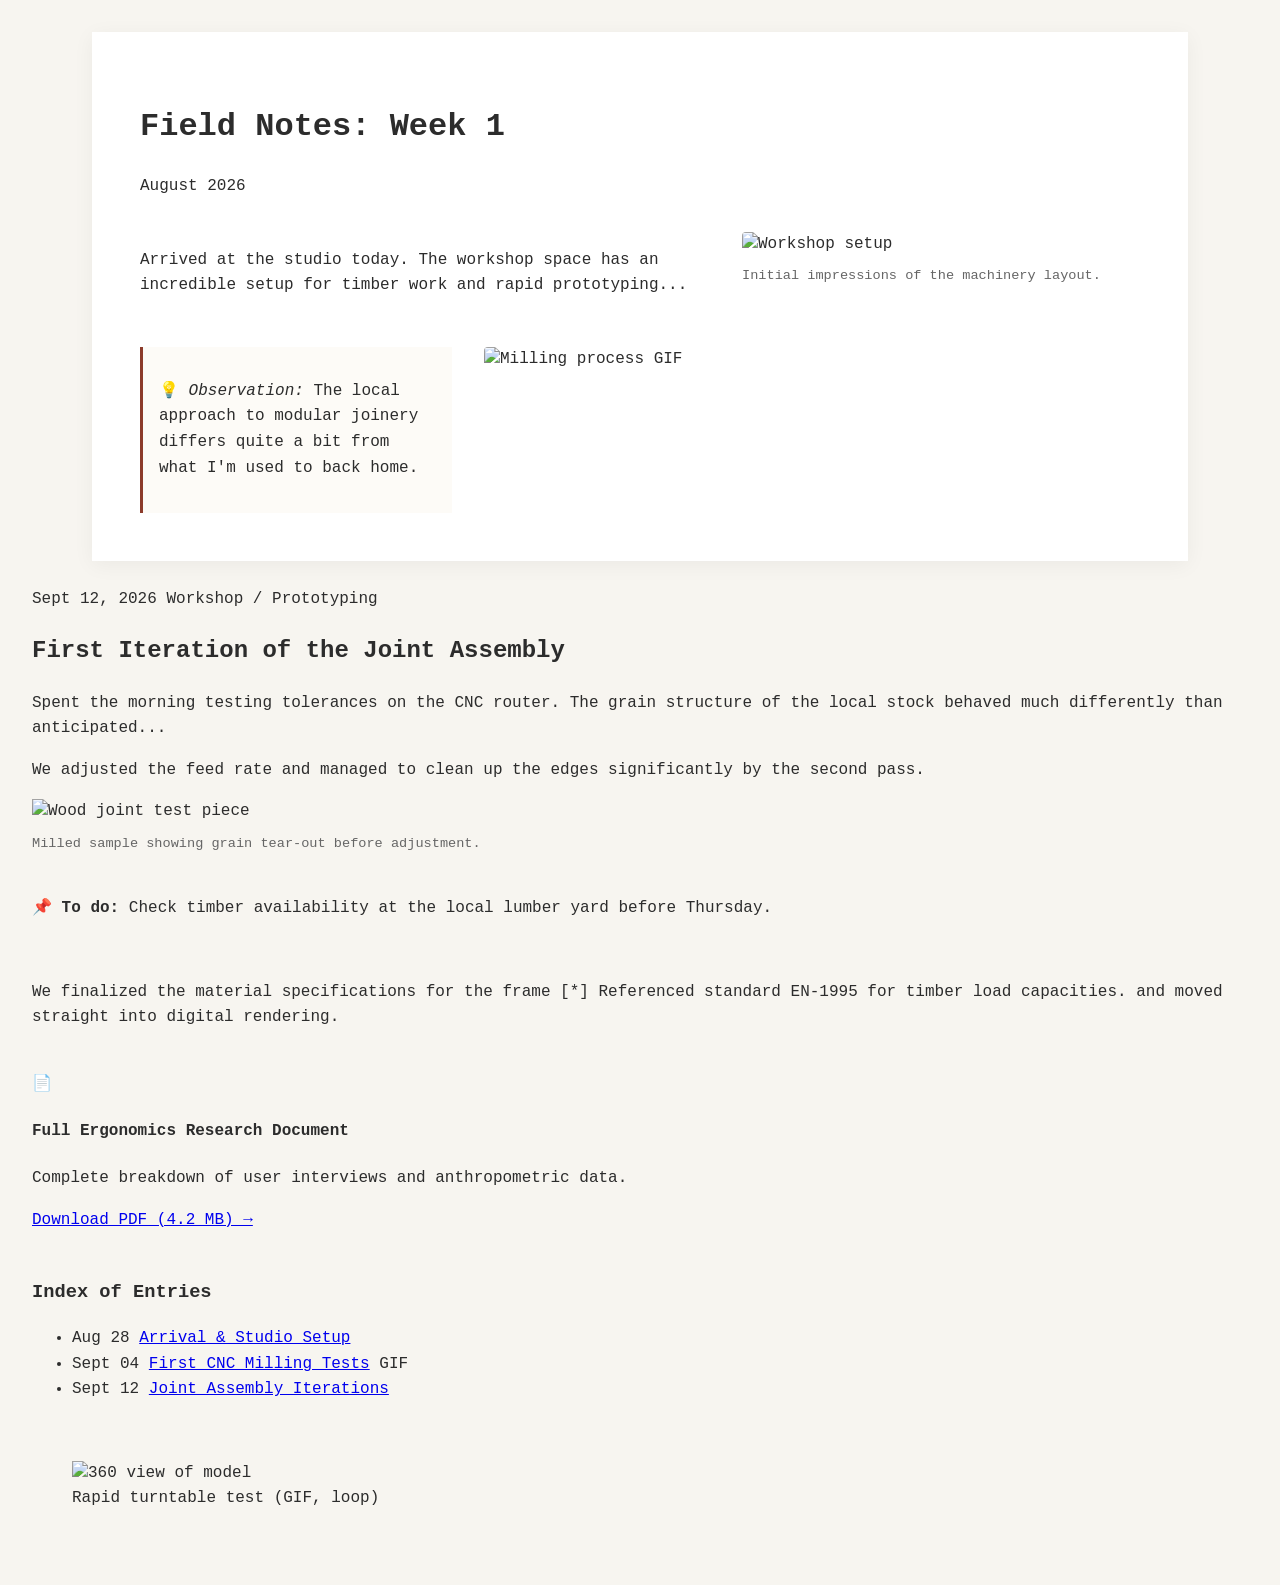
==== index_template.html @ 3b84714f "Create index_template.html" ====
<!DOCTYPE html>
<html lang="en">
<head>
    <meta charset="UTF-8">
    <meta name="viewport" content="width=device-width, initial-scale=1.0">
    <title>Exchange Journal</title>
    <link rel="stylesheet" href="css/style.css">
</head>
<body>

    <main class="notebook-spread">
        <header class="journal-header">
            <h1>Field Notes: Week 1</h1>
            <p class="date">August 2026</p>
        </header>

        <!-- Custom grid layout for absolute placement freedom -->
        <section class="content-grid">
            <div class="text-block">
                <p>Arrived at the studio today. The workshop space has an incredible setup for timber work and rapid prototyping...</p>
            </div>
            
            <div class="media-block feature-img">
                <img src="assets/images/workshop.jpg" alt="Workshop setup">
                <span class="caption">Initial impressions of the machinery layout.</span>
            </div>

            <div class="text-block side-note">
                <p>💡 <em>Observation:</em> The local approach to modular joinery differs quite a bit from what I'm used to back home.</p>
            </div>

            <div class="media-block">
                <img src="assets/gifs/process.gif" alt="Milling process GIF">
            </div>
        </section>
    </main>
  
<br>
  
        <!-- Artikkel -->
<article class="journal-post" id="post-2026-09-12">
    <div class="post-meta">
        <span class="post-date">Sept 12, 2026</span>
        <span class="post-tag">Workshop / Prototyping</span>
    </div>

    <h2>First Iteration of the Joint Assembly</h2>

    <div class="post-grid">
        <!-- Main text body -->
        <div class="post-text">
            <p>Spent the morning testing tolerances on the CNC router. The grain structure of the local stock behaved much differently than anticipated...</p>
            <p>We adjusted the feed rate and managed to clean up the edges significantly by the second pass.</p>
        </div>

        <!-- Inline media element -->
        <div class="post-media">
            <img src="assets/images/joint-test.jpg" alt="Wood joint test piece">
            <span class="caption">Milled sample showing grain tear-out before adjustment.</span>
        </div>
    </div>
</article>
  
<br>
  
        <!-- The Sticky Note -->
  <div class="sticky-note yellow">
    <p>📌 <strong>To do:</strong> Check timber availability at the local lumber yard before Thursday.</p>
</div>

<br>
  
        <!-- Margin / Sidebar Popups -->
<p>We finalized the material specifications for the frame <span class="margin-trigger" tabindex="0">[*]
    <span class="margin-popup">Referenced standard EN-1995 for timber load capacities.</span>
</span> and moved straight into digital rendering.</p>
  
<br>
  
        <!-- Micro-Notes & Document Links -->
<div class="micro-card">
    <div class="card-icon">📄</div>
    <div class="card-content">
        <h4>Full Ergonomics Research Document</h4>
        <p>Complete breakdown of user interviews and anthropometric data.</p>
        <a href="assets/docs/ergonomics.pdf" target="_blank">Download PDF (4.2 MB) &rarr;</a>
    </div>
</div>
  
<br>

          <!-- Basic Site Structure -->

<nav class="archive-nav">
    <h3>Index of Entries</h3>
    <ul>
        <li><span class="date">Aug 28</span> <a href="#arrival">Arrival & Studio Setup</a></li>
        <li><span class="date">Sept 04</span> <a href="#workshop">First CNC Milling Tests</a> <span class="badge">GIF</span></li>
        <li><span class="date">Sept 12</span> <a href="#post-2026-09-12">Joint Assembly Iterations</a></li>
    </ul>
</nav>
  
  <br>

            <!-- GIF -->
  <figure class="gif-wrapper">
    <img src="assets/gifs/rotation.gif" alt="360 view of model">
    <figcaption>Rapid turntable test (GIF, loop)</figcaption>
</figure>

  <br>
  
</body>
</html>
---- css/style.css ----
:root {
    --bg-color: #f7f5f0; /* Warm paper tone */
    --text-color: #2c2c2c;
    --accent-color: #8c3b2b;
}

body {
    background-color: var(--bg-color);
    color: var(--text-color);
    font-family: 'Courier New', Courier, monospace; /* Or a clean sans/serif */
    line-height: 1.6;
    margin: 0;
    padding: 2rem;
}

.notebook-spread {
    max-width: 1000px;
    margin: 0 auto;
    background: #ffffff;
    padding: 3rem;
    box-shadow: 0 4px 20px rgba(0,0,0,0.05);
}

/* CSS Grid for precise positioning */
.content-grid {
    display: grid;
    grid-template-columns: repeat(12, 1fr);
    gap: 2rem;
    margin-top: 2rem;
}

.text-block {
    grid-column: span 7; /* Takes up 7 of 12 columns */
}

.media-block {
    grid-column: span 5; /* Takes up 5 of 12 columns */
}

.media-block img {
    width: 100%;
    height: auto;
    border-radius: 4px;
}

.caption {
    font-size: 0.85rem;
    color: #666;
    margin-top: 0.5rem;
    display: block;
}

.side-note {
    grid-column: span 4;
    background: #fdfbf7;
    border-left: 3px solid var(--accent-color);
    padding: 1rem;
}
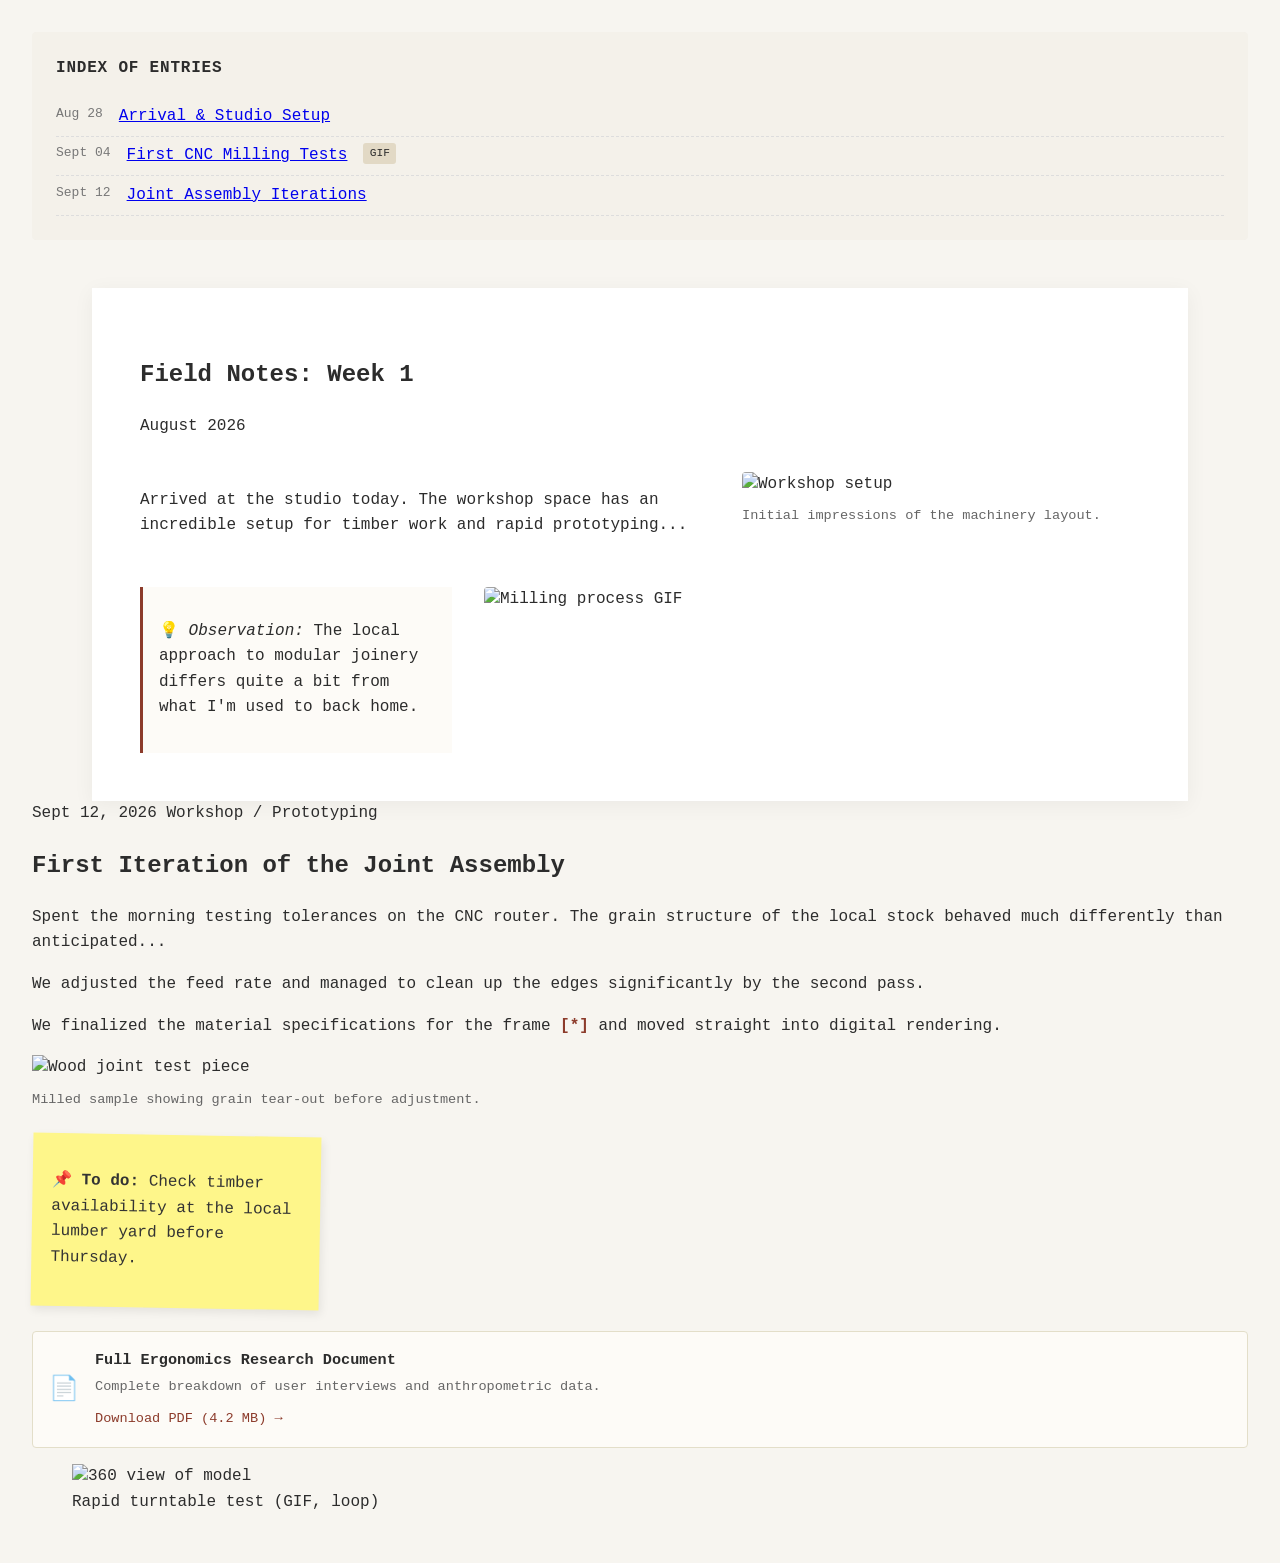
==== commit 4869a200: "Enhance index template with navigation and posts Added navigation and updated structure for posts." ====
--- a/index_template.html
+++ b/index_template.html
@@ -8,13 +8,23 @@
 </head>
 <body>
 
-    <main class="notebook-spread">
+    <!-- NAV: Top Index Box -->
+    <nav class="post-box archive-nav">
+        <h3>Index of Entries</h3>
+        <ul>
+            <li><span class="date">Aug 28</span> <a href="#arrival">Arrival & Studio Setup</a></li>
+            <li><span class="date">Sept 04</span> <a href="#workshop">First CNC Milling Tests</a> <span class="badge">GIF</span></li>
+            <li><span class="date">Sept 12</span> <a href="#post-2026-09-12">Joint Assembly Iterations</a></li>
+        </ul>
+    </nav>
+
+    <!-- POST 1: Week 1 Field Notes -->
+    <article class="post-box notebook-spread" id="arrival">
         <header class="journal-header">
             <h1>Field Notes: Week 1</h1>
             <p class="date">August 2026</p>
         </header>
 
-        <!-- Custom grid layout for absolute placement freedom -->
         <section class="content-grid">
             <div class="text-block">
                 <p>Arrived at the studio today. The workshop space has an incredible setup for timber work and rapid prototyping...</p>
@@ -33,82 +43,55 @@
                 <img src="assets/gifs/process.gif" alt="Milling process GIF">
             </div>
         </section>
-    </main>
+    </article>
   
-<br>
-  
-        <!-- Artikkel -->
-<article class="journal-post" id="post-2026-09-12">
-    <div class="post-meta">
-        <span class="post-date">Sept 12, 2026</span>
-        <span class="post-tag">Workshop / Prototyping</span>
-    </div>
-
-    <h2>First Iteration of the Joint Assembly</h2>
-
-    <div class="post-grid">
-        <!-- Main text body -->
-        <div class="post-text">
-            <p>Spent the morning testing tolerances on the CNC router. The grain structure of the local stock behaved much differently than anticipated...</p>
-            <p>We adjusted the feed rate and managed to clean up the edges significantly by the second pass.</p>
+    <!-- POST 2: Sept 12 Update -->
+    <article class="post-box journal-post" id="post-2026-09-12">
+        <div class="post-meta">
+            <span class="post-date">Sept 12, 2026</span>
+            <span class="post-tag">Workshop / Prototyping</span>
         </div>
 
-        <!-- Inline media element -->
-        <div class="post-media">
-            <img src="assets/images/joint-test.jpg" alt="Wood joint test piece">
-            <span class="caption">Milled sample showing grain tear-out before adjustment.</span>
+        <h2>First Iteration of the Joint Assembly</h2>
+
+        <div class="post-grid">
+            <div class="post-text">
+                <p>Spent the morning testing tolerances on the CNC router. The grain structure of the local stock behaved much differently than anticipated...</p>
+                <p>We adjusted the feed rate and managed to clean up the edges significantly by the second pass.</p>
+                
+                <!-- Margin popup integrated into the text -->
+                <p>We finalized the material specifications for the frame <span class="margin-trigger" tabindex="0">[*]
+                    <span class="margin-popup">Referenced standard EN-1995 for timber load capacities.</span>
+                </span> and moved straight into digital rendering.</p>
+            </div>
+
+            <div class="post-media">
+                <img src="assets/images/joint-test.jpg" alt="Wood joint test piece">
+                <span class="caption">Milled sample showing grain tear-out before adjustment.</span>
+            </div>
         </div>
-    </div>
-</article>
-  
-<br>
-  
-        <!-- The Sticky Note -->
-  <div class="sticky-note yellow">
-    <p>📌 <strong>To do:</strong> Check timber availability at the local lumber yard before Thursday.</p>
-</div>
+        
+        <!-- Sticky Note placed at the bottom of the post -->
+        <div class="sticky-note yellow">
+            <p>📌 <strong>To do:</strong> Check timber availability at the local lumber yard before Thursday.</p>
+        </div>
+        
+        <!-- Document Link -->
+        <div class="micro-card">
+            <div class="card-icon">📄</div>
+            <div class="card-content">
+                <h4>Full Ergonomics Research Document</h4>
+                <p>Complete breakdown of user interviews and anthropometric data.</p>
+                <a href="assets/docs/ergonomics.pdf" target="_blank">Download PDF (4.2 MB) &rarr;</a>
+            </div>
+        </div>
+        
+        <!-- GIF Wrapper -->
+        <figure class="gif-wrapper">
+            <img src="assets/gifs/rotation.gif" alt="360 view of model">
+            <figcaption>Rapid turntable test (GIF, loop)</figcaption>
+        </figure>
+    </article>
 
-<br>
-  
-        <!-- Margin / Sidebar Popups -->
-<p>We finalized the material specifications for the frame <span class="margin-trigger" tabindex="0">[*]
-    <span class="margin-popup">Referenced standard EN-1995 for timber load capacities.</span>
-</span> and moved straight into digital rendering.</p>
-  
-<br>
-  
-        <!-- Micro-Notes & Document Links -->
-<div class="micro-card">
-    <div class="card-icon">📄</div>
-    <div class="card-content">
-        <h4>Full Ergonomics Research Document</h4>
-        <p>Complete breakdown of user interviews and anthropometric data.</p>
-        <a href="assets/docs/ergonomics.pdf" target="_blank">Download PDF (4.2 MB) &rarr;</a>
-    </div>
-</div>
-  
-<br>
-
-          <!-- Basic Site Structure -->
-
-<nav class="archive-nav">
-    <h3>Index of Entries</h3>
-    <ul>
-        <li><span class="date">Aug 28</span> <a href="#arrival">Arrival & Studio Setup</a></li>
-        <li><span class="date">Sept 04</span> <a href="#workshop">First CNC Milling Tests</a> <span class="badge">GIF</span></li>
-        <li><span class="date">Sept 12</span> <a href="#post-2026-09-12">Joint Assembly Iterations</a></li>
-    </ul>
-</nav>
-  
-  <br>
-
-            <!-- GIF -->
-  <figure class="gif-wrapper">
-    <img src="assets/gifs/rotation.gif" alt="360 view of model">
-    <figcaption>Rapid turntable test (GIF, loop)</figcaption>
-</figure>
-
-  <br>
-  
 </body>
 </html>
--- a/css/style.css
+++ b/css/style.css
@@ -55,4 +55,110 @@
     background: #fdfbf7;
     border-left: 3px solid var(--accent-color);
     padding: 1rem;
-}+}
+
+.sticky-note {
+    background: #fef68a;
+    color: #333;
+    padding: 1.2rem;
+    width: 250px;
+    box-shadow: 2px 4px 10px rgba(0,0,0,0.08);
+    transform: rotate(1deg); /* Slight organic tilt */
+    font-family: 'Courier New', monospace;
+    margin: 1.5rem 0;
+}
+.sticky-note.yellow { background: #fef68a; }
+.sticky-note.pink { background: #ffd1dc; transform: rotate(-1deg); }
+
+.margin-trigger {
+    position: relative;
+    color: var(--accent-color);
+    cursor: pointer;
+    font-weight: bold;
+}
+
+/* Hidden by default, appears on hover/focus */
+.margin-popup {
+    display: none;
+    position: absolute;
+    left: 105%;
+    top: 0;
+    width: 200px;
+    background: #fff;
+    border: 1px solid #ddd;
+    padding: 0.5rem 0.8rem;
+    font-size: 0.8rem;
+    box-shadow: 0 2px 8px rgba(0,0,0,0.05);
+    z-index: 10;
+}
+
+.margin-trigger:hover .margin-popup,
+.margin-trigger:focus .margin-popup {
+    display: block;
+}
+
+.micro-card {
+    display: flex;
+    align-items: center;
+    gap: 1rem;
+    background: #fdfbf7;
+    border: 1px solid #e3dec9;
+    padding: 1rem;
+    border-radius: 4px;
+    margin: 1rem 0;
+}
+.card-icon {
+    font-size: 1.5rem;
+}
+.micro-card h4 {
+    margin: 0 0 0.2rem 0;
+    font-size: 0.95rem;
+}
+.micro-card p {
+    margin: 0 0 0.5rem 0;
+    font-size: 0.85rem;
+    color: #666;
+}
+.micro-card a {
+    font-size: 0.85rem;
+    color: var(--accent-color);
+    text-decoration: none;
+}
+.micro-card a:hover {
+    text-decoration: underline;
+}
+
+.archive-nav {
+    background: #f4f1ea;
+    padding: 1.5rem;
+    border-radius: 4px;
+    margin-bottom: 3rem;
+}
+.archive-nav h3 {
+    margin-top: 0;
+    font-size: 1rem;
+    text-transform: uppercase;
+    letter-spacing: 0.05em;
+}
+.archive-nav ul {
+    list-style: none;
+    padding: 0;
+    margin: 0;
+}
+.archive-nav li {
+    display: flex;
+    gap: 1rem;
+    padding: 0.4rem 0;
+    border-bottom: 1px dashed #ddd;
+}
+.archive-nav .date {
+    color: #777;
+    font-family: monospace;
+}
+.badge {
+    font-size: 0.7rem;
+    background: #e2d9c5;
+    padding: 0.1rem 0.4rem;
+    border-radius: 3px;
+    height: fit-content;
+}
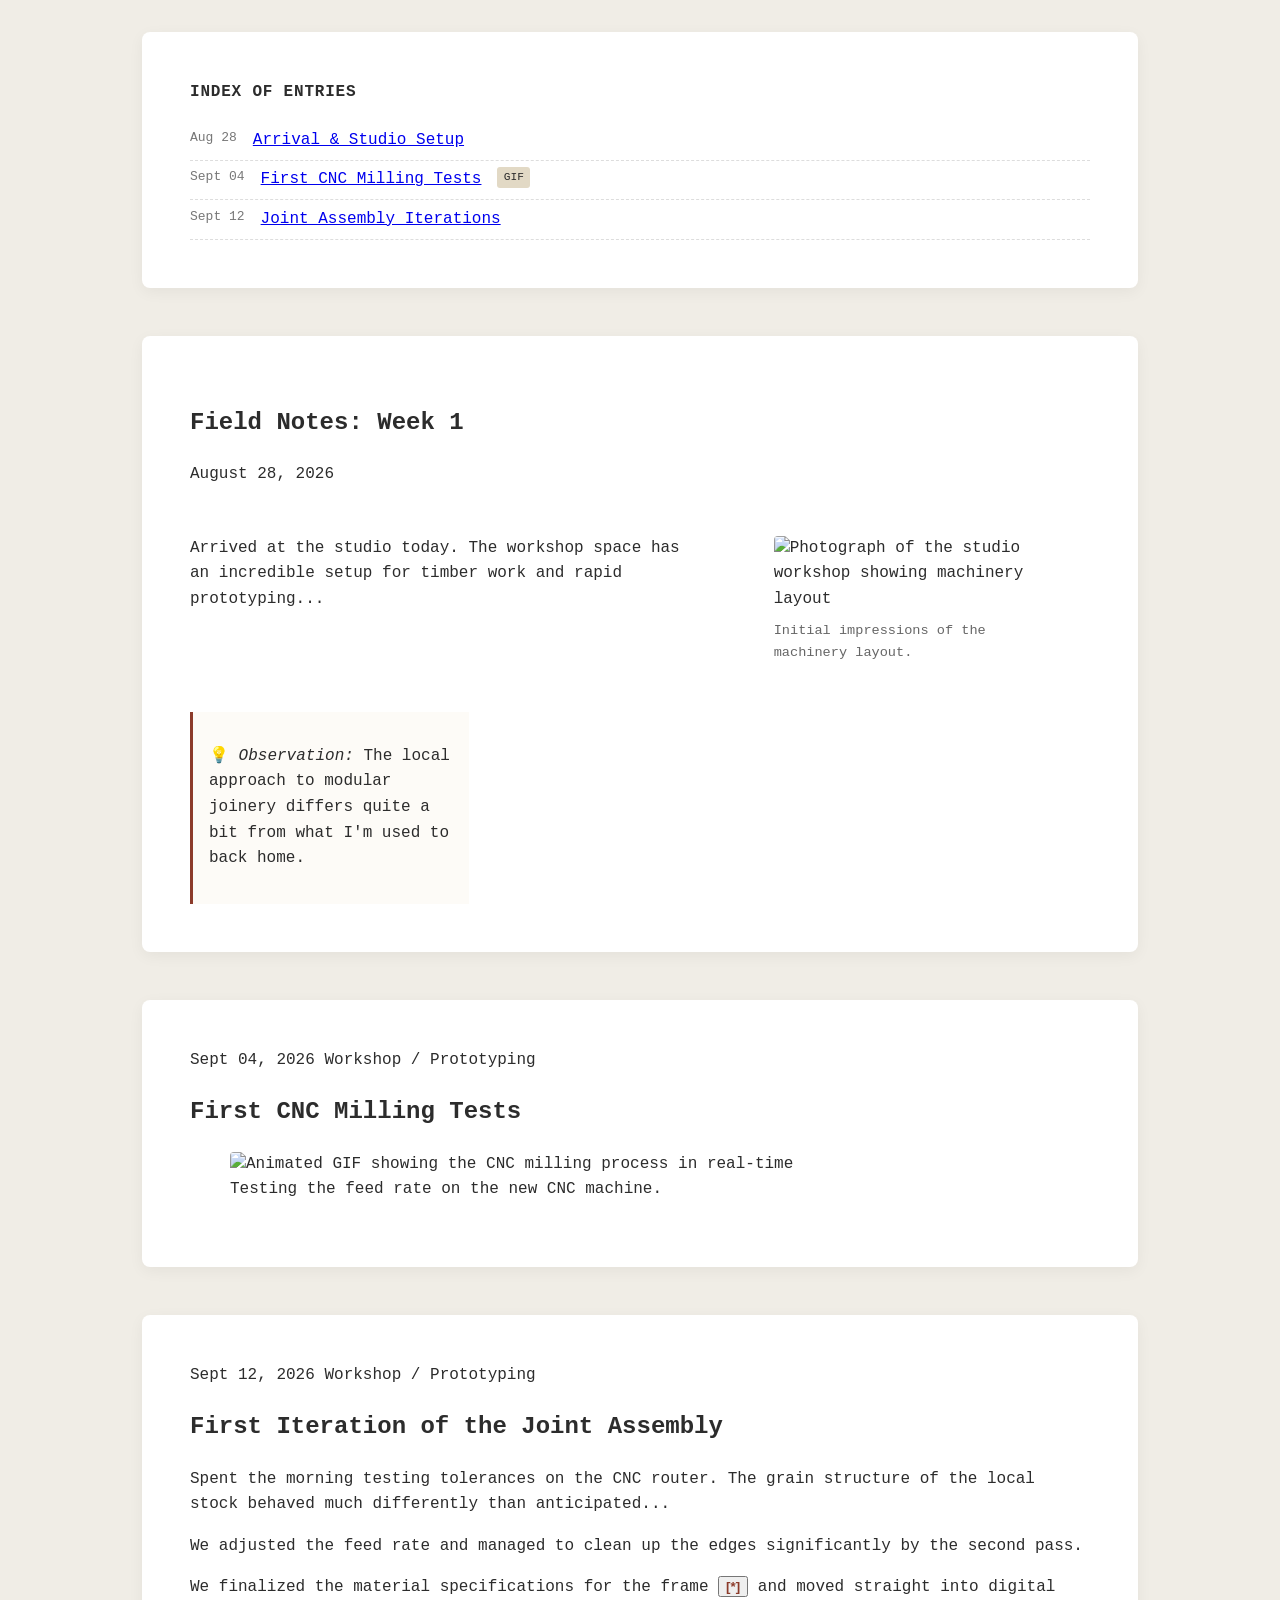
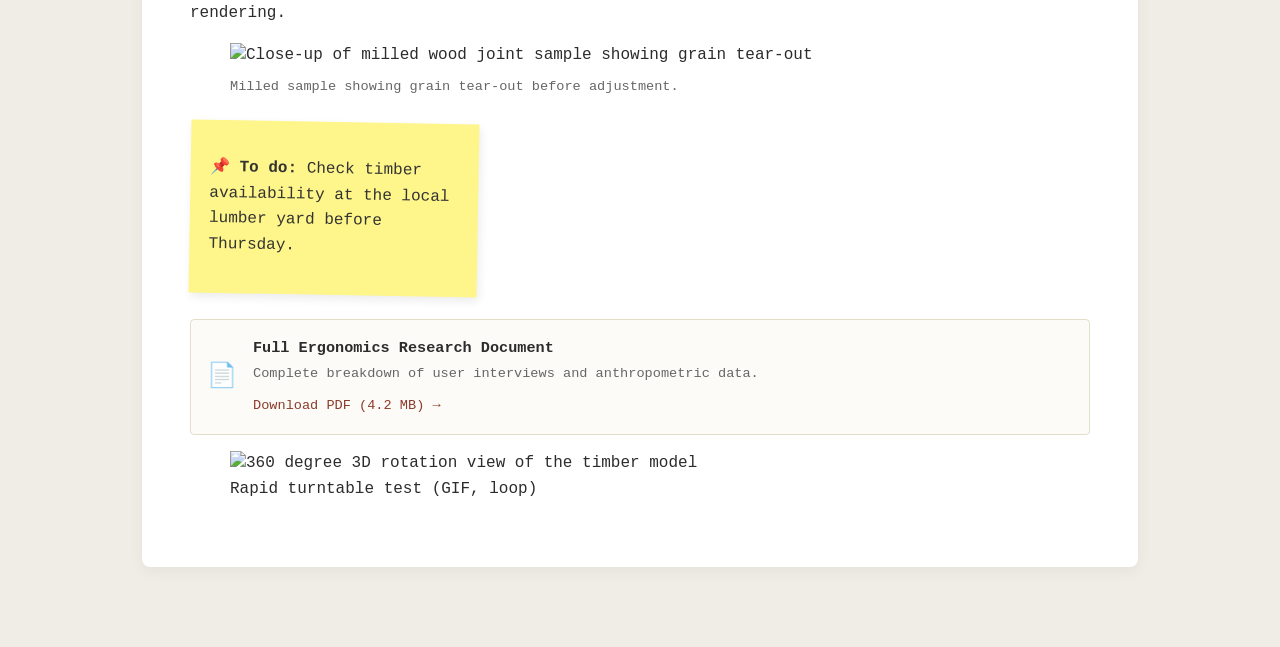
==== commit af598481: "Refactor HTML for semantics and accessibility Updated HTML structure for better semantics and access" ====
--- a/index_template.html
+++ b/index_template.html
@@ -9,12 +9,12 @@
 <body>
 
     <!-- NAV: Top Index Box -->
-    <nav class="post-box archive-nav">
+    <nav class="post-box archive-nav" aria-label="Index of Entries">
         <h3>Index of Entries</h3>
         <ul>
-            <li><span class="date">Aug 28</span> <a href="#arrival">Arrival & Studio Setup</a></li>
-            <li><span class="date">Sept 04</span> <a href="#workshop">First CNC Milling Tests</a> <span class="badge">GIF</span></li>
-            <li><span class="date">Sept 12</span> <a href="#post-2026-09-12">Joint Assembly Iterations</a></li>
+            <li><time datetime="2026-08-28" class="date">Aug 28</time> <a href="#arrival">Arrival & Studio Setup</a></li>
+            <li><time datetime="2026-09-04" class="date">Sept 04</time> <a href="#workshop">First CNC Milling Tests</a> <span class="badge">GIF</span></li>
+            <li><time datetime="2026-09-12" class="date">Sept 12</time> <a href="#post-2026-09-12">Joint Assembly Iterations</a></li>
         </ul>
     </nav>
 
@@ -22,7 +22,7 @@
     <article class="post-box notebook-spread" id="arrival">
         <header class="journal-header">
             <h1>Field Notes: Week 1</h1>
-            <p class="date">August 2026</p>
+            <time datetime="2026-08-28" class="date">August 28, 2026</time>
         </header>
 
         <section class="content-grid">
@@ -30,27 +30,39 @@
                 <p>Arrived at the studio today. The workshop space has an incredible setup for timber work and rapid prototyping...</p>
             </div>
             
-            <div class="media-block feature-img">
-                <img src="assets/images/workshop.jpg" alt="Workshop setup">
-                <span class="caption">Initial impressions of the machinery layout.</span>
-            </div>
+            <!-- Converted image block to semantic figure -->
+            <figure class="media-block feature-img">
+                <img src="assets/images/workshop.jpg" alt="Photograph of the studio workshop showing machinery layout">
+                <figcaption class="caption">Initial impressions of the machinery layout.</figcaption>
+            </figure>
 
-            <div class="text-block side-note">
+            <!-- Converted side-note to an aside -->
+            <aside class="text-block side-note">
                 <p>💡 <em>Observation:</em> The local approach to modular joinery differs quite a bit from what I'm used to back home.</p>
-            </div>
-
-            <div class="media-block">
-                <img src="assets/gifs/process.gif" alt="Milling process GIF">
-            </div>
+            </aside>
         </section>
     </article>
   
-    <!-- POST 2: Sept 12 Update -->
+    <!-- POST 2: Sept 04 Update (Added to fix the broken anchor link) -->
+    <article class="post-box journal-post" id="workshop">
+        <header class="post-meta">
+            <time datetime="2026-09-04" class="post-date">Sept 04, 2026</time>
+            <span class="post-tag">Workshop / Prototyping</span>
+        </header>
+        <h2>First CNC Milling Tests</h2>
+        
+        <figure class="media-block">
+            <img src="assets/gifs/process.gif" alt="Animated GIF showing the CNC milling process in real-time">
+            <figcaption>Testing the feed rate on the new CNC machine.</figcaption>
+        </figure>
+    </article>
+
+    <!-- POST 3: Sept 12 Update -->
     <article class="post-box journal-post" id="post-2026-09-12">
-        <div class="post-meta">
-            <span class="post-date">Sept 12, 2026</span>
+        <header class="post-meta">
+            <time datetime="2026-09-12" class="post-date">Sept 12, 2026</time>
             <span class="post-tag">Workshop / Prototyping</span>
-        </div>
+        </header>
 
         <h2>First Iteration of the Joint Assembly</h2>
 
@@ -59,36 +71,39 @@
                 <p>Spent the morning testing tolerances on the CNC router. The grain structure of the local stock behaved much differently than anticipated...</p>
                 <p>We adjusted the feed rate and managed to clean up the edges significantly by the second pass.</p>
                 
-                <!-- Margin popup integrated into the text -->
-                <p>We finalized the material specifications for the frame <span class="margin-trigger" tabindex="0">[*]
-                    <span class="margin-popup">Referenced standard EN-1995 for timber load capacities.</span>
-                </span> and moved straight into digital rendering.</p>
+                <!-- Margin popup integrated into the text, changed to button for accessibility -->
+                <p>We finalized the material specifications for the frame 
+                    <button class="margin-trigger" aria-label="Reference Note">[*]
+                        <span class="margin-popup">Referenced standard EN-1995 for timber load capacities.</span>
+                    </button> 
+                and moved straight into digital rendering.</p>
             </div>
 
-            <div class="post-media">
-                <img src="assets/images/joint-test.jpg" alt="Wood joint test piece">
-                <span class="caption">Milled sample showing grain tear-out before adjustment.</span>
-            </div>
+            <figure class="post-media">
+                <img src="assets/images/joint-test.jpg" alt="Close-up of milled wood joint sample showing grain tear-out">
+                <figcaption class="caption">Milled sample showing grain tear-out before adjustment.</figcaption>
+            </figure>
         </div>
         
-        <!-- Sticky Note placed at the bottom of the post -->
-        <div class="sticky-note yellow">
+        <!-- Sticky Note changed to aside -->
+        <aside class="sticky-note yellow">
             <p>📌 <strong>To do:</strong> Check timber availability at the local lumber yard before Thursday.</p>
-        </div>
+        </aside>
         
         <!-- Document Link -->
         <div class="micro-card">
-            <div class="card-icon">📄</div>
+            <div class="card-icon" aria-hidden="true">📄</div>
             <div class="card-content">
                 <h4>Full Ergonomics Research Document</h4>
                 <p>Complete breakdown of user interviews and anthropometric data.</p>
-                <a href="assets/docs/ergonomics.pdf" target="_blank">Download PDF (4.2 MB) &rarr;</a>
+                <!-- Added rel attributes for security when opening new tabs -->
+                <a href="assets/docs/ergonomics.pdf" target="_blank" rel="noopener noreferrer">Download PDF (4.2 MB) &rarr;</a>
             </div>
         </div>
         
         <!-- GIF Wrapper -->
         <figure class="gif-wrapper">
-            <img src="assets/gifs/rotation.gif" alt="360 view of model">
+            <img src="assets/gifs/rotation.gif" alt="360 degree 3D rotation view of the timber model">
             <figcaption>Rapid turntable test (GIF, loop)</figcaption>
         </figure>
     </article>
--- a/css/style.css
+++ b/css/style.css
@@ -162,3 +162,20 @@
     border-radius: 3px;
     height: fit-content;
 }
+
+/* Sets the background color for the space OUTSIDE the boxes */
+body {
+    background-color: #f0ede6; /* A soft, notebook-gray background */
+    padding: 2rem;
+    font-family: 'Courier New', Courier, monospace; 
+}
+
+/* This class turns any element into a separate white box */
+.post-box {
+    background-color: #ffffff;
+    max-width: 900px;
+    margin: 0 auto 3rem auto; /* Centers the box and adds 3rem of space below it */
+    padding: 3rem;
+    border-radius: 8px; /* Optional: slightly rounds the corners */
+    box-shadow: 0 4px 15px rgba(0,0,0,0.05); /* Gives it a slight floating shadow */
+}
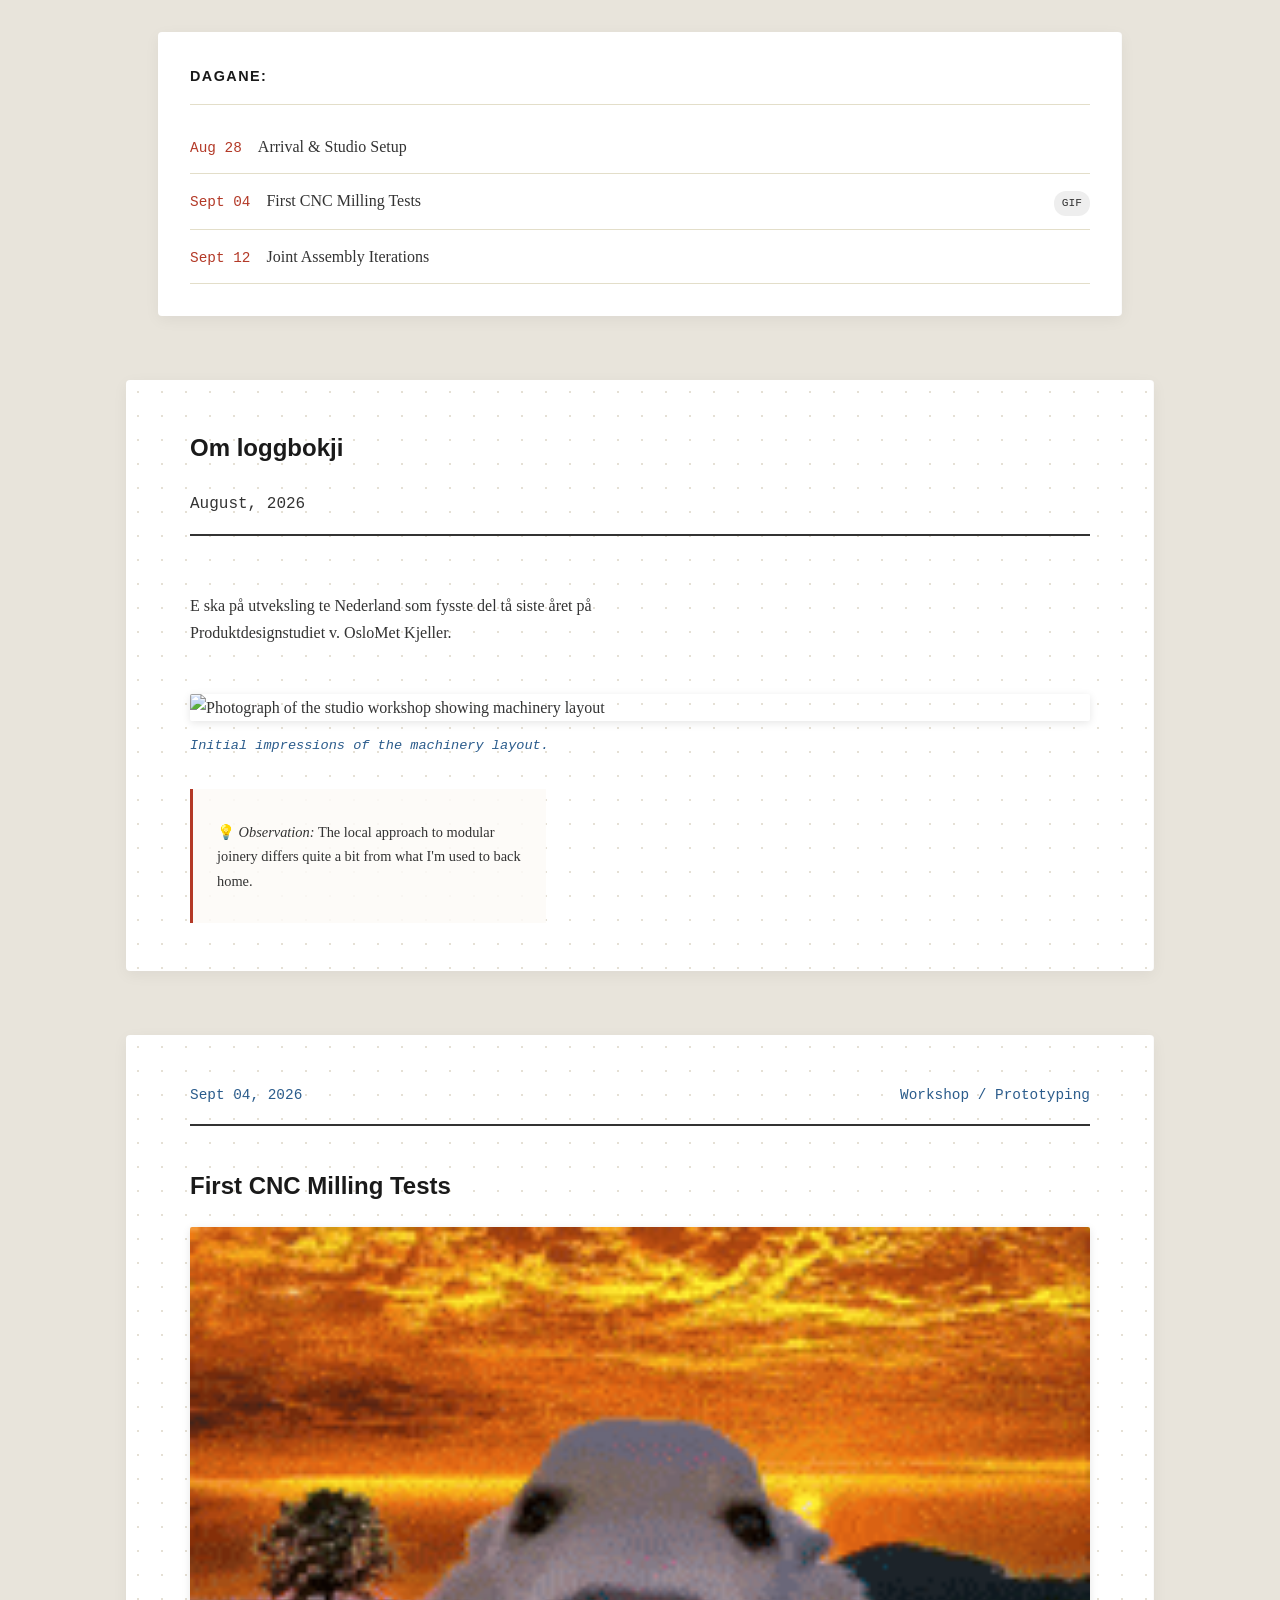
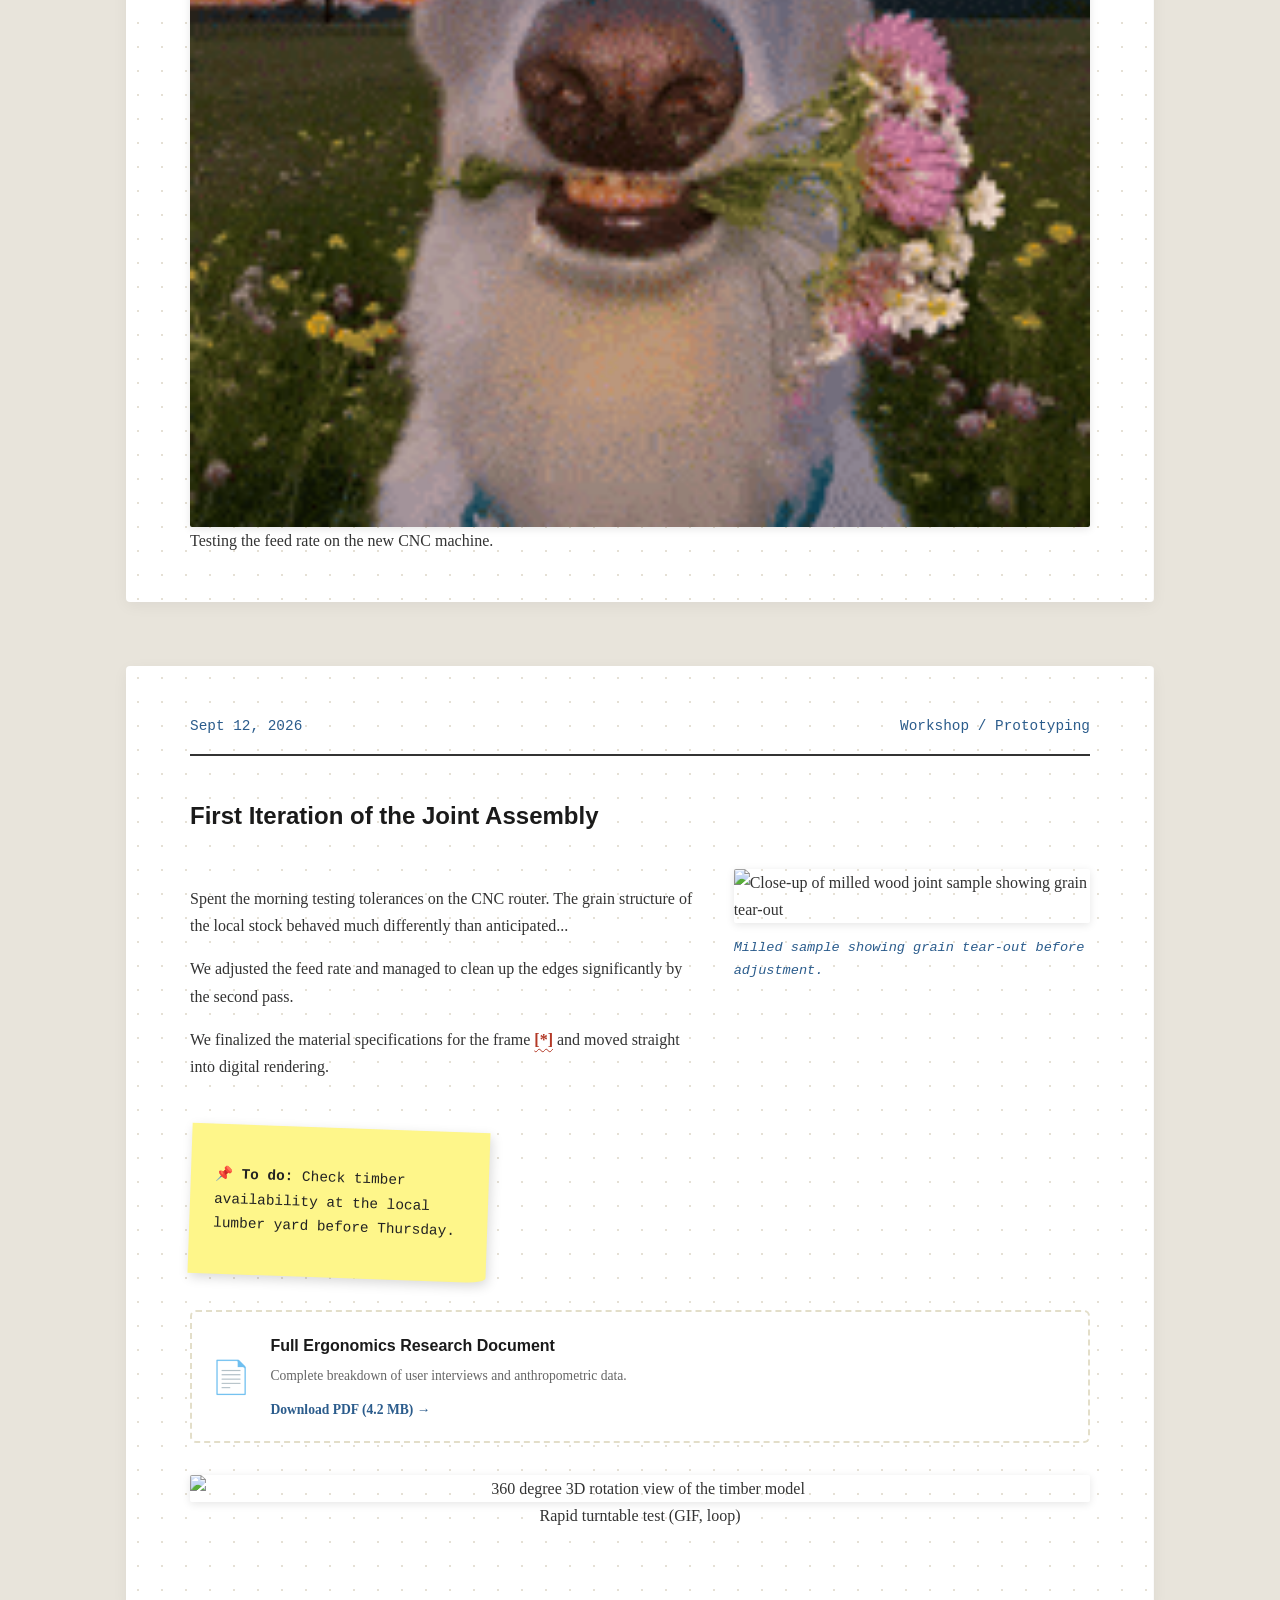
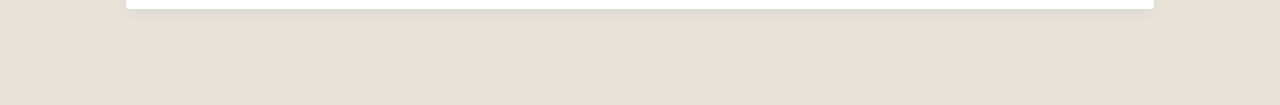
==== commit 0df17834: "Update" ====
--- a/index_template.html
+++ b/index_template.html
@@ -3,14 +3,14 @@
 <head>
     <meta charset="UTF-8">
     <meta name="viewport" content="width=device-width, initial-scale=1.0">
-    <title>Exchange Journal</title>
+    <title>Zwolle-soga</title>
     <link rel="stylesheet" href="css/style.css">
 </head>
 <body>
 
     <!-- NAV: Top Index Box -->
     <nav class="post-box archive-nav" aria-label="Index of Entries">
-        <h3>Index of Entries</h3>
+        <h3>Dagane:</h3>
         <ul>
             <li><time datetime="2026-08-28" class="date">Aug 28</time> <a href="#arrival">Arrival & Studio Setup</a></li>
             <li><time datetime="2026-09-04" class="date">Sept 04</time> <a href="#workshop">First CNC Milling Tests</a> <span class="badge">GIF</span></li>
@@ -21,13 +21,13 @@
     <!-- POST 1: Week 1 Field Notes -->
     <article class="post-box notebook-spread" id="arrival">
         <header class="journal-header">
-            <h1>Field Notes: Week 1</h1>
-            <time datetime="2026-08-28" class="date">August 28, 2026</time>
+            <h1>Om loggbokji</h1>
+            <time datetime="2026-08-01" class="date">August, 2026</time>
         </header>
 
         <section class="content-grid">
             <div class="text-block">
-                <p>Arrived at the studio today. The workshop space has an incredible setup for timber work and rapid prototyping...</p>
+                <p>E ska på utveksling te Nederland som fysste del tå siste året på Produktdesignstudiet v. OsloMet Kjeller.</p>
             </div>
             
             <!-- Converted image block to semantic figure -->
@@ -52,7 +52,7 @@
         <h2>First CNC Milling Tests</h2>
         
         <figure class="media-block">
-            <img src="assets/gifs/process.gif" alt="Animated GIF showing the CNC milling process in real-time">
+            <img src="./assets/gifs/process.gif" alt="Animated GIF showing the CNC milling process in real-time">
             <figcaption>Testing the feed rate on the new CNC machine.</figcaption>
         </figure>
     </article>
--- a/css/style.css
+++ b/css/style.css
@@ -1,118 +1,231 @@
+/* ==========================================================================
+   1. VARIABLES & THEME
+   ========================================================================== */
 :root {
-    --bg-color: #f7f5f0; /* Warm paper tone */
-    --text-color: #2c2c2c;
-    --accent-color: #8c3b2b;
-}
-
+    --bg-desk: #e8e4db;          /* The "table" behind the notebook */
+    --bg-paper: #ffffff;         /* The page color */
+    --dot-grid: #e5e0d5;         /* Color of the notebook dots */
+    --text-main: #333333;
+    --ink-blue: #2b5c8c;         /* Pen color for links/notes */
+    --ink-red: #b33927;          /* Pen color for highlights */
+    --note-yellow: #fef68a;
+    --note-pink: #ffd1dc;
+    --border-soft: #e3dec9;
+}
+
+/* ==========================================================================
+   2. GLOBAL & TYPOGRAPHY
+   ========================================================================== */
 body {
-    background-color: var(--bg-color);
-    color: var(--text-color);
-    font-family: 'Courier New', Courier, monospace; /* Or a clean sans/serif */
-    line-height: 1.6;
+    background-color: var(--bg-desk);
+    color: var(--text-main);
+    font-family: 'Georgia', serif; /* Serif feels more like a physical journal */
+    line-height: 1.7;
     margin: 0;
     padding: 2rem;
 }
 
-.notebook-spread {
-    max-width: 1000px;
-    margin: 0 auto;
-    background: #ffffff;
-    padding: 3rem;
-    box-shadow: 0 4px 20px rgba(0,0,0,0.05);
-}
-
-/* CSS Grid for precise positioning */
-.content-grid {
+h1, h2, h3, h4 {
+    font-family: 'Helvetica Neue', Arial, sans-serif;
+    font-weight: 600;
+    color: #1a1a1a;
+    margin-top: 0;
+}
+
+/* Monospace for dates, code, and small notes */
+.date, .post-date, .post-tag, .badge, .sticky-note, .caption {
+    font-family: 'Courier New', Courier, monospace;
+}
+
+/* ==========================================================================
+   3. THE NOTEBOOK PAGES (Layout)
+   ========================================================================== */
+.post-box {
+    position: relative; /* Allows absolute positioning of sketches inside */
+    background-color: var(--bg-paper);
+    max-width: 900px;
+    margin: 0 auto 4rem auto;
+    padding: 3rem 4rem;
+    border-radius: 4px;
+    box-shadow: 
+        0 4px 15px rgba(0,0,0,0.05),
+        -1px 0 0 rgba(0,0,0,0.02) inset; /* Subtle page edge */
+    
+    /* Bullet Journal Dot Grid Effect */
+    background-image: radial-gradient(var(--dot-grid) 1.5px, transparent 1.5px);
+    background-size: 24px 24px;
+}
+
+header.journal-header, header.post-meta {
+    margin-bottom: 2.5rem;
+    padding-bottom: 1rem;
+    border-bottom: 2px solid var(--text-main);
+}
+
+.post-meta {
+    display: flex;
+    justify-content: space-between;
+    align-items: baseline;
+    font-size: 0.9rem;
+    color: var(--ink-blue);
+}
+
+/* ==========================================================================
+   4. CONTENT GRID (Flexible Placement)
+   ========================================================================== */
+.content-grid, .post-grid {
     display: grid;
     grid-template-columns: repeat(12, 1fr);
     gap: 2rem;
     margin-top: 2rem;
 }
 
-.text-block {
-    grid-column: span 7; /* Takes up 7 of 12 columns */
-}
-
-.media-block {
-    grid-column: span 5; /* Takes up 5 of 12 columns */
-}
-
-.media-block img {
+/* Default span rules */
+.text-block, .post-text { grid-column: span 7; }
+.media-block, .post-media { grid-column: span 5; margin: 0; }
+.side-note { grid-column: span 5; margin: 0; }
+
+/* Let media span fully if needed */
+.feature-img { grid-column: span 12; }
+
+/* Images look like taped/pasted photos */
+figure img {
     width: 100%;
     height: auto;
+    display: block;
+    border-radius: 2px;
+    box-shadow: 0 2px 8px rgba(0,0,0,0.1);
+}
+
+figcaption.caption {
+    font-size: 0.85rem;
+    color: var(--ink-blue);
+    margin-top: 0.8rem;
+    font-style: italic;
+}
+
+/* ==========================================================================
+   5. ANNOTATIONS, NOTES & SKETCHES
+   ========================================================================== */
+/* Side annotations tied to the grid */
+aside.side-note {
+    background: rgba(253, 251, 247, 0.85);
+    border-left: 3px solid var(--ink-red);
+    padding: 1rem 1.5rem;
+    font-size: 0.9rem;
+}
+
+/* Post-it Notes */
+aside.sticky-note {
+    color: #222;
+    padding: 1.5rem;
+    width: 250px;
+    box-shadow: 2px 4px 12px rgba(0,0,0,0.15);
+    font-size: 0.9rem;
+    margin: 2rem 0;
+    
+    /* Post-it Note curl effect */
+    border-bottom-right-radius: 20px 5px;
+}
+.sticky-note.yellow { 
+    background: var(--note-yellow); 
+    transform: rotate(2deg); 
+}
+.sticky-note.pink { 
+    background: var(--note-pink); 
+    transform: rotate(-1.5deg); 
+}
+
+/* Add this class to HTML elements to place sketches "wherever you like" */
+.free-sketch {
+    position: absolute;
+    z-index: 10;
+    opacity: 0.8;
+    mix-blend-mode: multiply; /* Makes white backgrounds on sketches disappear into the page */
+}
+
+/* ==========================================================================
+   6. INTERACTIVE ELEMENTS (Popups & Links)
+   ========================================================================== */
+/* Reset button styles for the margin popup trigger */
+button.margin-trigger {
+    background: none;
+    border: none;
+    padding: 0;
+    color: var(--ink-red);
+    font-family: inherit;
+    font-size: inherit;
+    font-weight: bold;
+    cursor: pointer;
+    text-decoration: underline wavy var(--ink-red) 1px;
+    text-underline-offset: 3px;
+    position: relative;
+}
+
+/* The Popup Note */
+.margin-popup {
+    visibility: hidden;
+    opacity: 0;
+    position: absolute;
+    left: 50%;
+    bottom: 150%;
+    transform: translateX(-50%);
+    width: 220px;
+    background: #222;
+    color: #fff;
     border-radius: 4px;
-}
-
-.caption {
-    font-size: 0.85rem;
-    color: #666;
-    margin-top: 0.5rem;
-    display: block;
-}
-
-.side-note {
-    grid-column: span 4;
-    background: #fdfbf7;
-    border-left: 3px solid var(--accent-color);
-    padding: 1rem;
-}
-
-.sticky-note {
-    background: #fef68a;
-    color: #333;
-    padding: 1.2rem;
-    width: 250px;
-    box-shadow: 2px 4px 10px rgba(0,0,0,0.08);
-    transform: rotate(1deg); /* Slight organic tilt */
+    padding: 0.8rem;
+    font-size: 0.85rem;
     font-family: 'Courier New', monospace;
-    margin: 1.5rem 0;
-}
-.sticky-note.yellow { background: #fef68a; }
-.sticky-note.pink { background: #ffd1dc; transform: rotate(-1deg); }
-
-.margin-trigger {
-    position: relative;
-    color: var(--accent-color);
-    cursor: pointer;
-    font-weight: bold;
-}
-
-/* Hidden by default, appears on hover/focus */
-.margin-popup {
-    display: none;
+    font-weight: normal;
+    text-align: left;
+    box-shadow: 0 4px 12px rgba(0,0,0,0.2);
+    transition: opacity 0.2s ease, bottom 0.2s ease;
+    z-index: 20;
+}
+
+/* Arrow for the popup */
+.margin-popup::after {
+    content: "";
     position: absolute;
-    left: 105%;
-    top: 0;
-    width: 200px;
-    background: #fff;
-    border: 1px solid #ddd;
-    padding: 0.5rem 0.8rem;
-    font-size: 0.8rem;
-    box-shadow: 0 2px 8px rgba(0,0,0,0.05);
-    z-index: 10;
-}
-
-.margin-trigger:hover .margin-popup,
-.margin-trigger:focus .margin-popup {
-    display: block;
-}
-
+    top: 100%;
+    left: 50%;
+    margin-left: -5px;
+    border-width: 5px;
+    border-style: solid;
+    border-color: #222 transparent transparent transparent;
+}
+
+button.margin-trigger:hover .margin-popup,
+button.margin-trigger:focus .margin-popup {
+    visibility: visible;
+    opacity: 1;
+    bottom: 120%; /* Slight slide-up animation effect */
+}
+
+/* ==========================================================================
+   7. ATTACHMENTS & INDEX (UI Components)
+   ========================================================================== */
 .micro-card {
     display: flex;
     align-items: center;
-    gap: 1rem;
-    background: #fdfbf7;
-    border: 1px solid #e3dec9;
-    padding: 1rem;
-    border-radius: 4px;
-    margin: 1rem 0;
+    gap: 1.2rem;
+    background: #fff;
+    border: 2px dashed var(--border-soft);
+    padding: 1.2rem;
+    border-radius: 6px;
+    margin: 2rem 0;
+    transition: transform 0.2s ease;
+}
+.micro-card:hover {
+    transform: translateY(-2px);
+    border-color: var(--ink-blue);
 }
 .card-icon {
-    font-size: 1.5rem;
+    font-size: 2rem;
 }
 .micro-card h4 {
-    margin: 0 0 0.2rem 0;
-    font-size: 0.95rem;
+    margin: 0 0 0.3rem 0;
 }
 .micro-card p {
     margin: 0 0 0.5rem 0;
@@ -121,24 +234,22 @@
 }
 .micro-card a {
     font-size: 0.85rem;
-    color: var(--accent-color);
+    color: var(--ink-blue);
+    font-weight: bold;
     text-decoration: none;
 }
-.micro-card a:hover {
-    text-decoration: underline;
-}
-
+
+/* Index / Table of Contents */
 .archive-nav {
-    background: #f4f1ea;
-    padding: 1.5rem;
-    border-radius: 4px;
-    margin-bottom: 3rem;
+    background: var(--bg-paper);
+    padding: 2rem;
 }
 .archive-nav h3 {
-    margin-top: 0;
-    font-size: 1rem;
     text-transform: uppercase;
-    letter-spacing: 0.05em;
+    letter-spacing: 0.1em;
+    font-size: 0.9rem;
+    border-bottom: 1px solid var(--border-soft);
+    padding-bottom: 1rem;
 }
 .archive-nav ul {
     list-style: none;
@@ -147,35 +258,33 @@
 }
 .archive-nav li {
     display: flex;
+    align-items: baseline;
     gap: 1rem;
-    padding: 0.4rem 0;
-    border-bottom: 1px dashed #ddd;
+    padding: 0.8rem 0;
+    border-bottom: 1px solid var(--border-soft);
+}
+.archive-nav a {
+    color: var(--text-main);
+    text-decoration: none;
+    flex-grow: 1;
+}
+.archive-nav a:hover {
+    color: var(--ink-blue);
 }
 .archive-nav .date {
-    color: #777;
-    font-family: monospace;
+    color: var(--ink-red);
+    font-size: 0.9rem;
 }
 .badge {
     font-size: 0.7rem;
-    background: #e2d9c5;
-    padding: 0.1rem 0.4rem;
-    border-radius: 3px;
-    height: fit-content;
-}
-
-/* Sets the background color for the space OUTSIDE the boxes */
-body {
-    background-color: #f0ede6; /* A soft, notebook-gray background */
-    padding: 2rem;
-    font-family: 'Courier New', Courier, monospace; 
-}
-
-/* This class turns any element into a separate white box */
-.post-box {
-    background-color: #ffffff;
-    max-width: 900px;
-    margin: 0 auto 3rem auto; /* Centers the box and adds 3rem of space below it */
-    padding: 3rem;
-    border-radius: 8px; /* Optional: slightly rounds the corners */
-    box-shadow: 0 4px 15px rgba(0,0,0,0.05); /* Gives it a slight floating shadow */
-}
+    background: #eee;
+    padding: 0.2rem 0.5rem;
+    border-radius: 12px;
+    text-transform: uppercase;
+}
+
+/* GIF wrapper styling */
+figure.gif-wrapper {
+    margin: 2rem 0;
+    text-align: center;
+}
